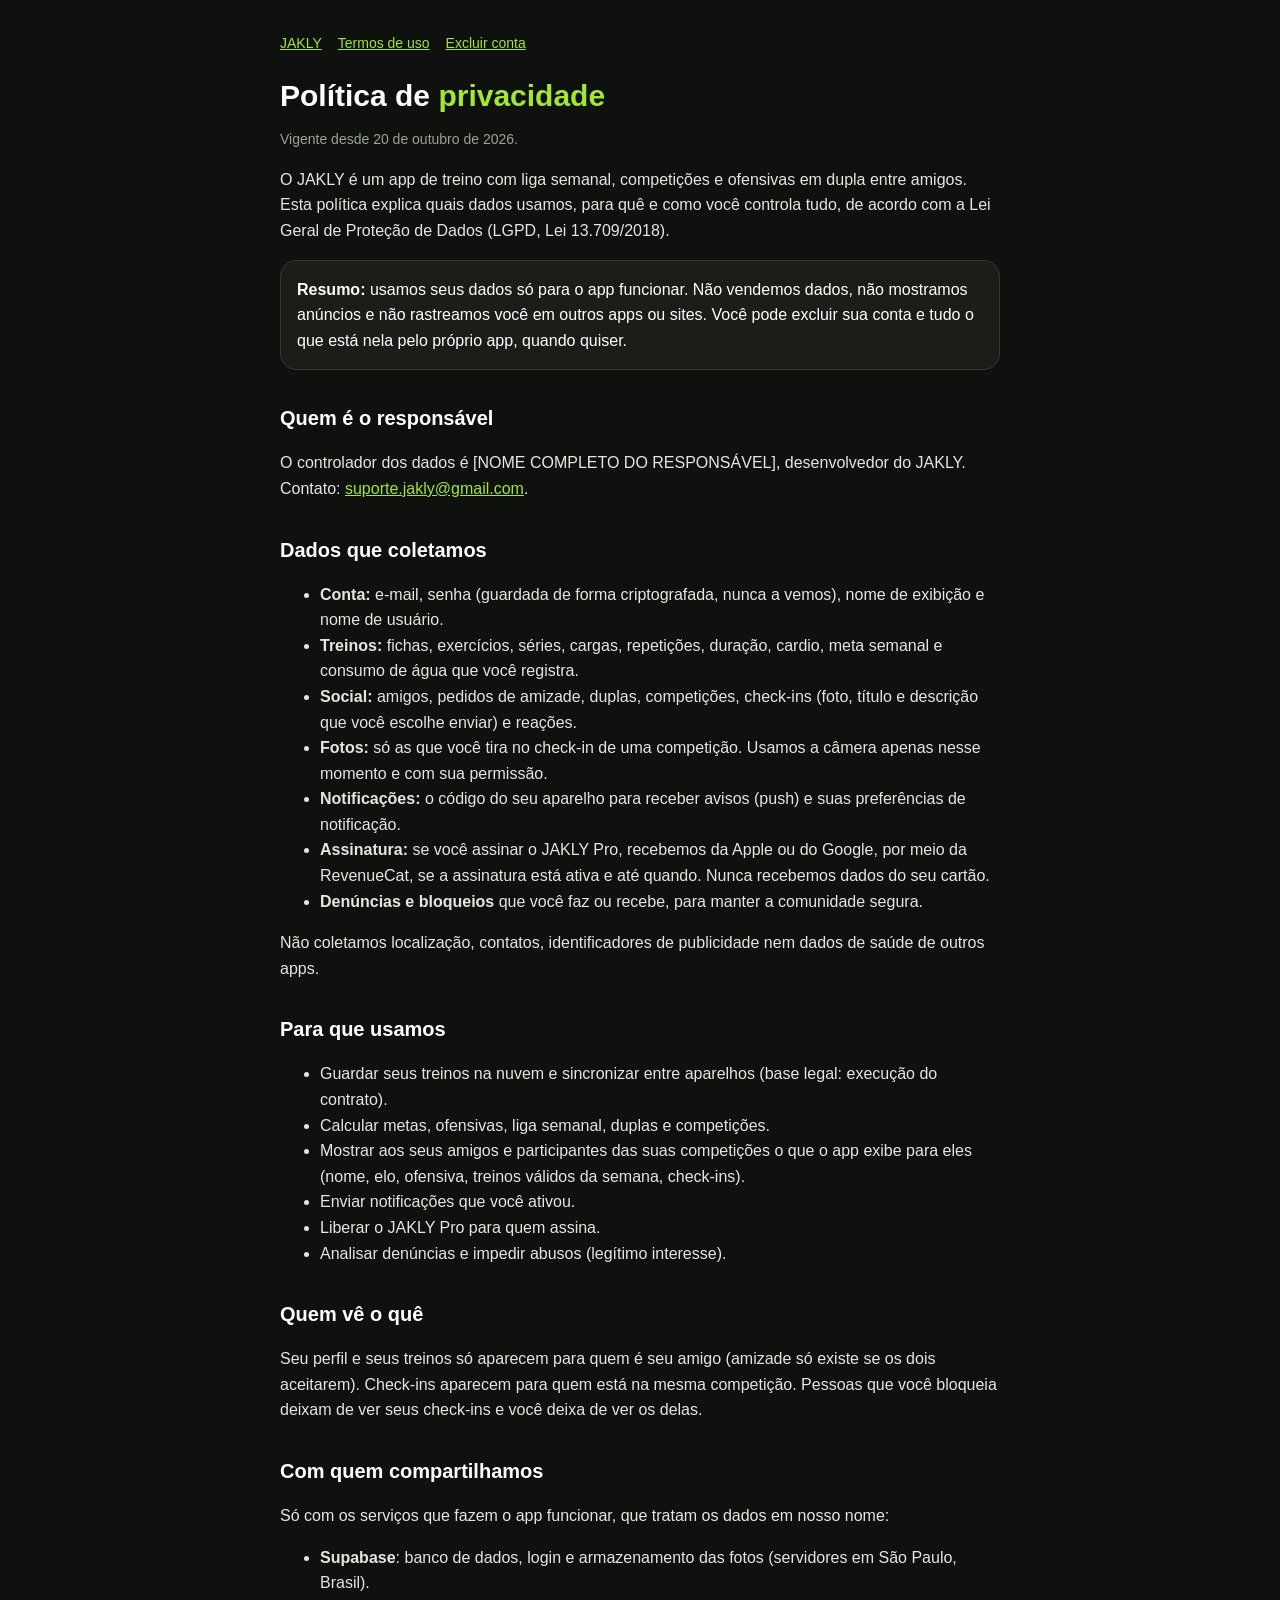
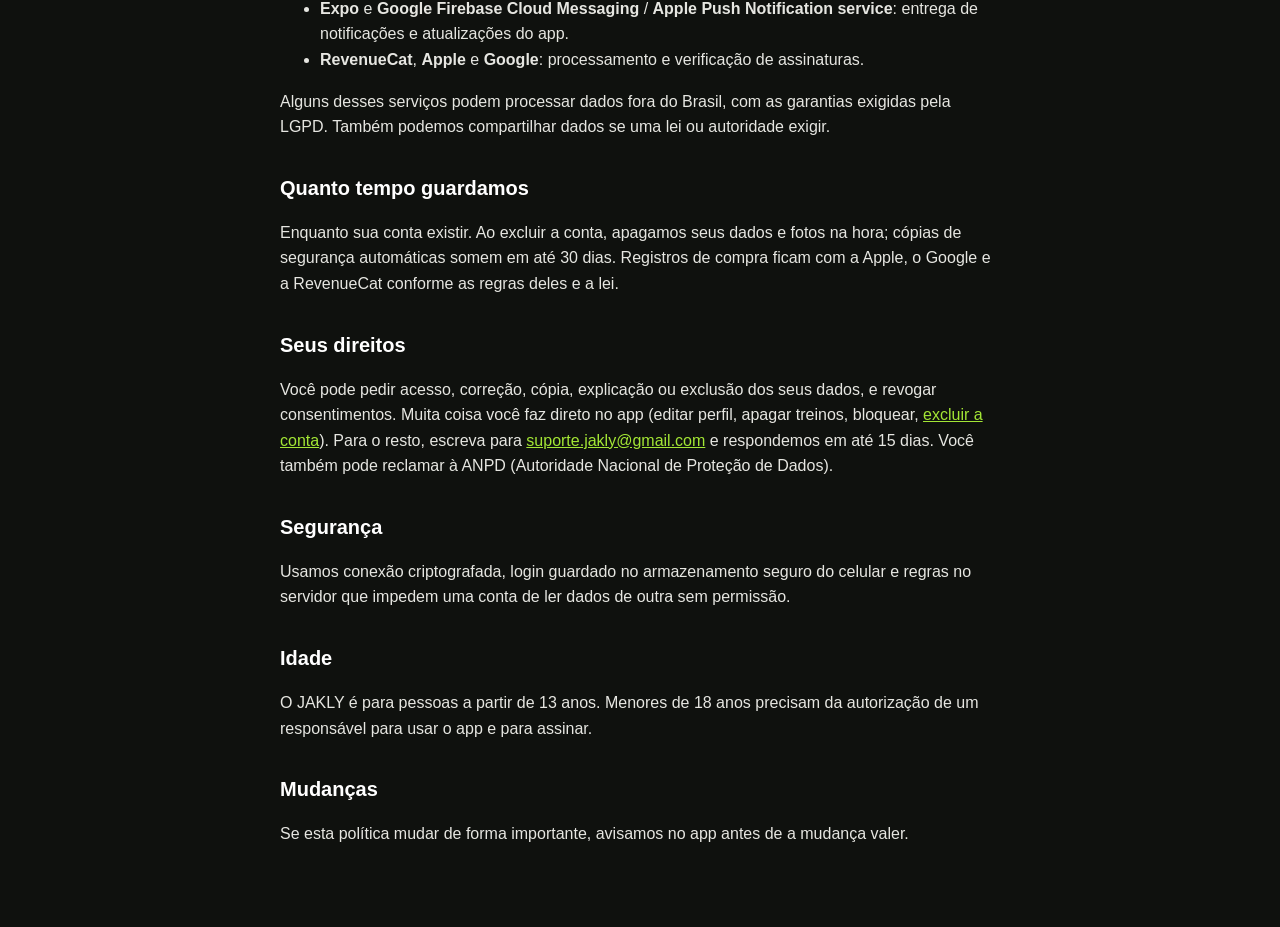
==== privacidade.html @ e30b8886 "Add files via upload" ====
<!doctype html>
<html lang="pt-BR">
<head>
<meta charset="utf-8">
<meta name="viewport" content="width=device-width, initial-scale=1">
<title>Política de privacidade · JAKLY</title>
<link rel="stylesheet" href="estilo.css">
</head>
<body>
<main>
<nav><a href="index.html">JAKLY</a><a href="termos.html">Termos de uso</a><a href="excluir-conta.html">Excluir conta</a></nav>
<h1>Política de <span>privacidade</span></h1>
<p class="muted">Vigente desde 20 de outubro de 2026.</p>

<p>O JAKLY é um app de treino com liga semanal, competições e ofensivas em dupla entre amigos. Esta política explica quais dados usamos, para quê e como você controla tudo, de acordo com a Lei Geral de Proteção de Dados (LGPD, Lei 13.709/2018).</p>

<div class="box">
<strong>Resumo:</strong> usamos seus dados só para o app funcionar. Não vendemos dados, não mostramos anúncios e não rastreamos você em outros apps ou sites. Você pode excluir sua conta e tudo o que está nela pelo próprio app, quando quiser.
</div>

<h2>Quem é o responsável</h2>
<p>O controlador dos dados é [NOME COMPLETO DO RESPONSÁVEL], desenvolvedor do JAKLY. Contato: <a href="mailto:suporte.jakly@gmail.com">suporte.jakly@gmail.com</a>.</p>

<h2>Dados que coletamos</h2>
<ul>
  <li><strong>Conta:</strong> e-mail, senha (guardada de forma criptografada, nunca a vemos), nome de exibição e nome de usuário.</li>
  <li><strong>Treinos:</strong> fichas, exercícios, séries, cargas, repetições, duração, cardio, meta semanal e consumo de água que você registra.</li>
  <li><strong>Social:</strong> amigos, pedidos de amizade, duplas, competições, check-ins (foto, título e descrição que você escolhe enviar) e reações.</li>
  <li><strong>Fotos:</strong> só as que você tira no check-in de uma competição. Usamos a câmera apenas nesse momento e com sua permissão.</li>
  <li><strong>Notificações:</strong> o código do seu aparelho para receber avisos (push) e suas preferências de notificação.</li>
  <li><strong>Assinatura:</strong> se você assinar o JAKLY Pro, recebemos da Apple ou do Google, por meio da RevenueCat, se a assinatura está ativa e até quando. Nunca recebemos dados do seu cartão.</li>
  <li><strong>Denúncias e bloqueios</strong> que você faz ou recebe, para manter a comunidade segura.</li>
</ul>
<p>Não coletamos localização, contatos, identificadores de publicidade nem dados de saúde de outros apps.</p>

<h2>Para que usamos</h2>
<ul>
  <li>Guardar seus treinos na nuvem e sincronizar entre aparelhos (base legal: execução do contrato).</li>
  <li>Calcular metas, ofensivas, liga semanal, duplas e competições.</li>
  <li>Mostrar aos seus amigos e participantes das suas competições o que o app exibe para eles (nome, elo, ofensiva, treinos válidos da semana, check-ins).</li>
  <li>Enviar notificações que você ativou.</li>
  <li>Liberar o JAKLY Pro para quem assina.</li>
  <li>Analisar denúncias e impedir abusos (legítimo interesse).</li>
</ul>

<h2>Quem vê o quê</h2>
<p>Seu perfil e seus treinos só aparecem para quem é seu amigo (amizade só existe se os dois aceitarem). Check-ins aparecem para quem está na mesma competição. Pessoas que você bloqueia deixam de ver seus check-ins e você deixa de ver os delas.</p>

<h2>Com quem compartilhamos</h2>
<p>Só com os serviços que fazem o app funcionar, que tratam os dados em nosso nome:</p>
<ul>
  <li><strong>Supabase</strong>: banco de dados, login e armazenamento das fotos (servidores em São Paulo, Brasil).</li>
  <li><strong>Expo</strong> e <strong>Google Firebase Cloud Messaging</strong> / <strong>Apple Push Notification service</strong>: entrega de notificações e atualizações do app.</li>
  <li><strong>RevenueCat</strong>, <strong>Apple</strong> e <strong>Google</strong>: processamento e verificação de assinaturas.</li>
</ul>
<p>Alguns desses serviços podem processar dados fora do Brasil, com as garantias exigidas pela LGPD. Também podemos compartilhar dados se uma lei ou autoridade exigir.</p>

<h2>Quanto tempo guardamos</h2>
<p>Enquanto sua conta existir. Ao excluir a conta, apagamos seus dados e fotos na hora; cópias de segurança automáticas somem em até 30 dias. Registros de compra ficam com a Apple, o Google e a RevenueCat conforme as regras deles e a lei.</p>

<h2>Seus direitos</h2>
<p>Você pode pedir acesso, correção, cópia, explicação ou exclusão dos seus dados, e revogar consentimentos. Muita coisa você faz direto no app (editar perfil, apagar treinos, bloquear, <a href="excluir-conta.html">excluir a conta</a>). Para o resto, escreva para <a href="mailto:suporte.jakly@gmail.com">suporte.jakly@gmail.com</a> e respondemos em até 15 dias. Você também pode reclamar à ANPD (Autoridade Nacional de Proteção de Dados).</p>

<h2>Segurança</h2>
<p>Usamos conexão criptografada, login guardado no armazenamento seguro do celular e regras no servidor que impedem uma conta de ler dados de outra sem permissão.</p>

<h2>Idade</h2>
<p>O JAKLY é para pessoas a partir de 13 anos. Menores de 18 anos precisam da autorização de um responsável para usar o app e para assinar.</p>

<h2>Mudanças</h2>
<p>Se esta política mudar de forma importante, avisamos no app antes de a mudança valer.</p>
</main>
</body>
</html>
---- estilo.css ----
:root { color-scheme: dark; }
body { margin: 0; background: #0F110E; color: #fff; font: 16px/1.6 -apple-system, "Segoe UI", Roboto, Inter, sans-serif; }
main { max-width: 720px; margin: 0 auto; padding: 32px 16px 64px; }
h1 { font-size: 30px; line-height: 1.2; margin: 0 0 4px; }
h1 span { color: #A3E635; }
h2 { font-size: 20px; margin: 32px 0 8px; }
p, li { color: #E6E6E1; }
.muted { color: #9BA394; font-size: 14px; }
a { color: #A3E635; }
.box { background: #1A1D18; border: 1px solid #343A30; border-radius: 16px; padding: 16px; margin: 16px 0; }
nav { display: flex; gap: 16px; flex-wrap: wrap; margin-bottom: 24px; font-size: 14px; }
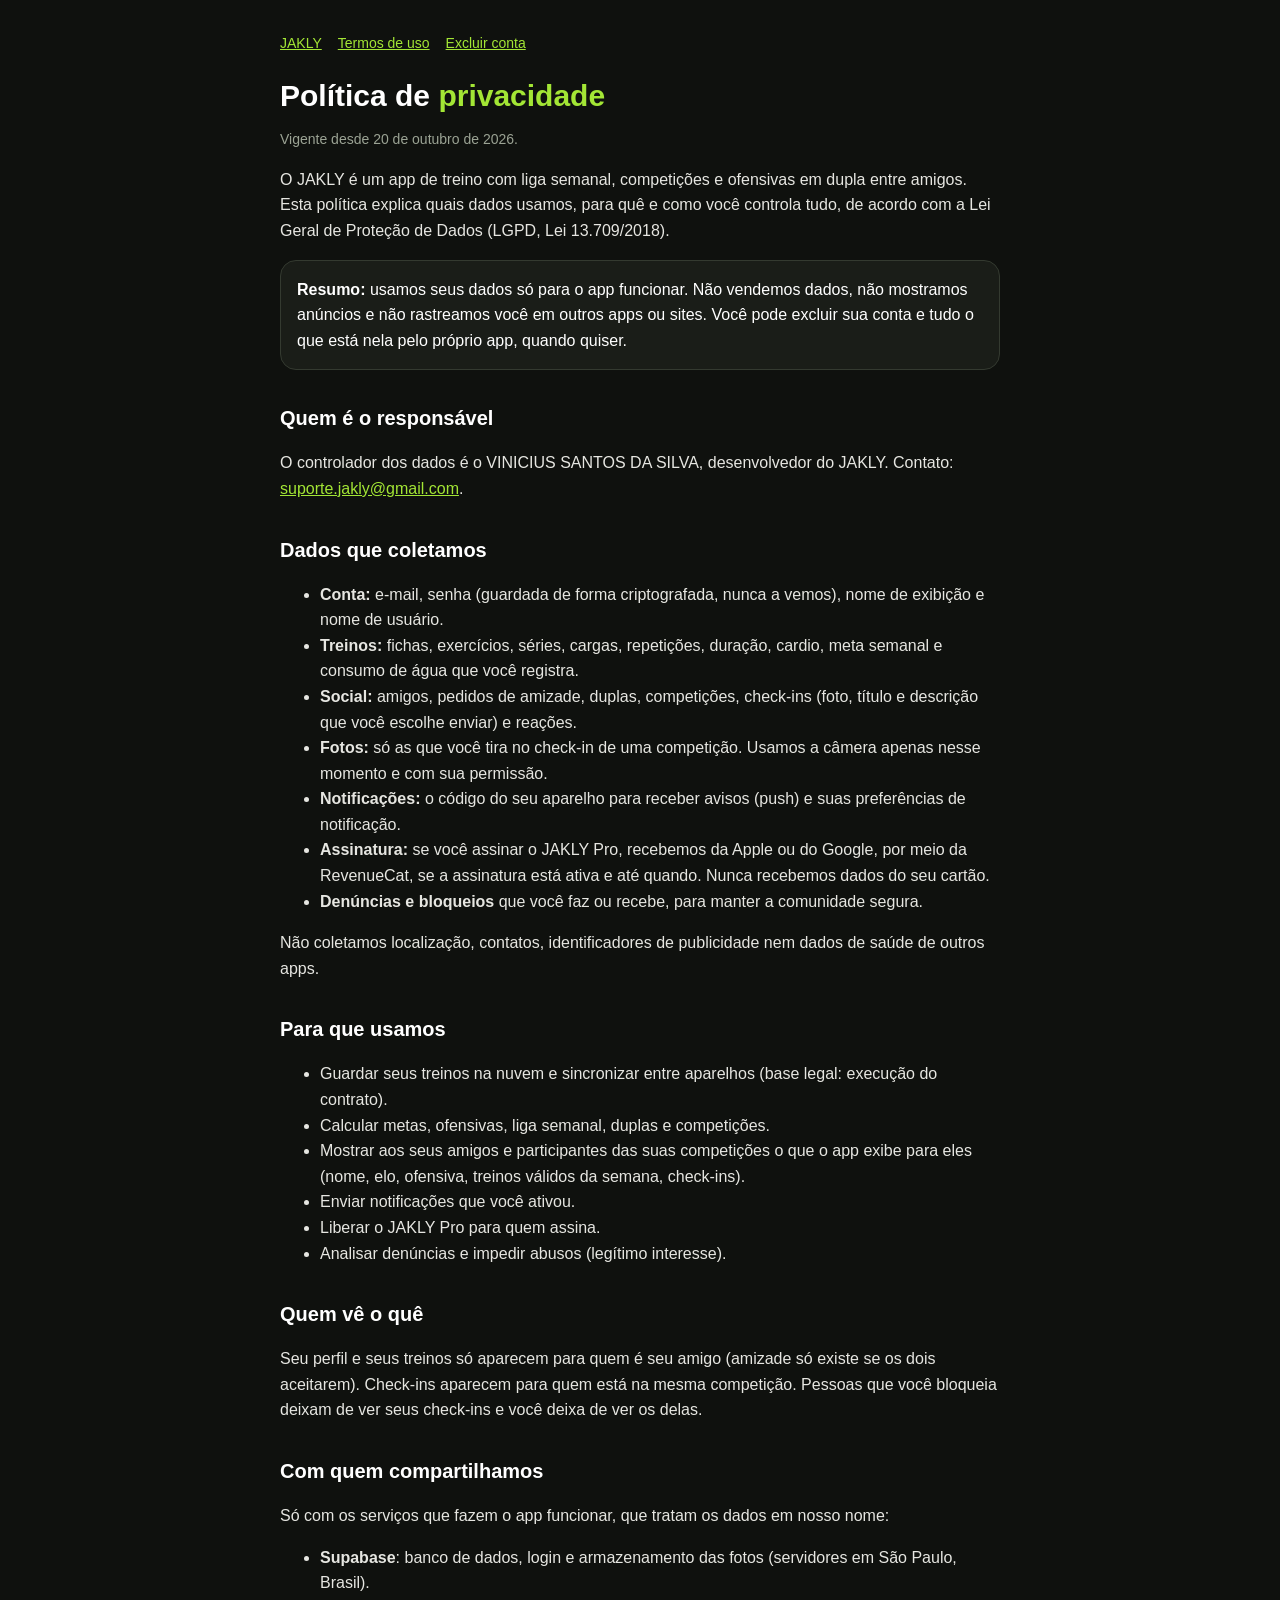
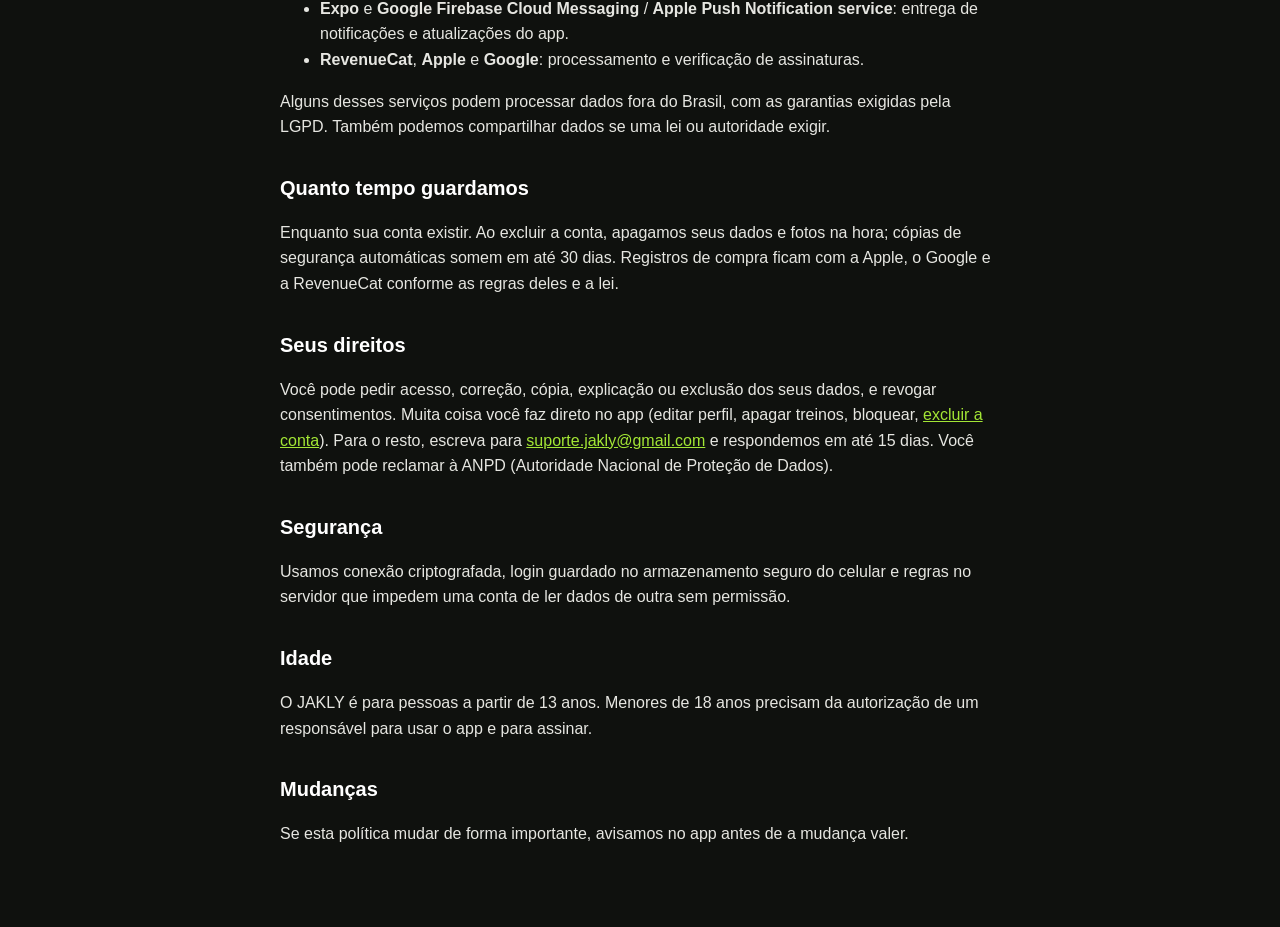
==== commit e268b8ef: "Update privacidade.html" ====
--- a/privacidade.html
+++ b/privacidade.html
@@ -19,7 +19,7 @@
 </div>
 
 <h2>Quem é o responsável</h2>
-<p>O controlador dos dados é [NOME COMPLETO DO RESPONSÁVEL], desenvolvedor do JAKLY. Contato: <a href="mailto:suporte.jakly@gmail.com">suporte.jakly@gmail.com</a>.</p>
+<p>O controlador dos dados é o VINICIUS SANTOS DA SILVA, desenvolvedor do JAKLY. Contato: <a href="mailto:suporte.jakly@gmail.com">suporte.jakly@gmail.com</a>.</p>
 
 <h2>Dados que coletamos</h2>
 <ul>
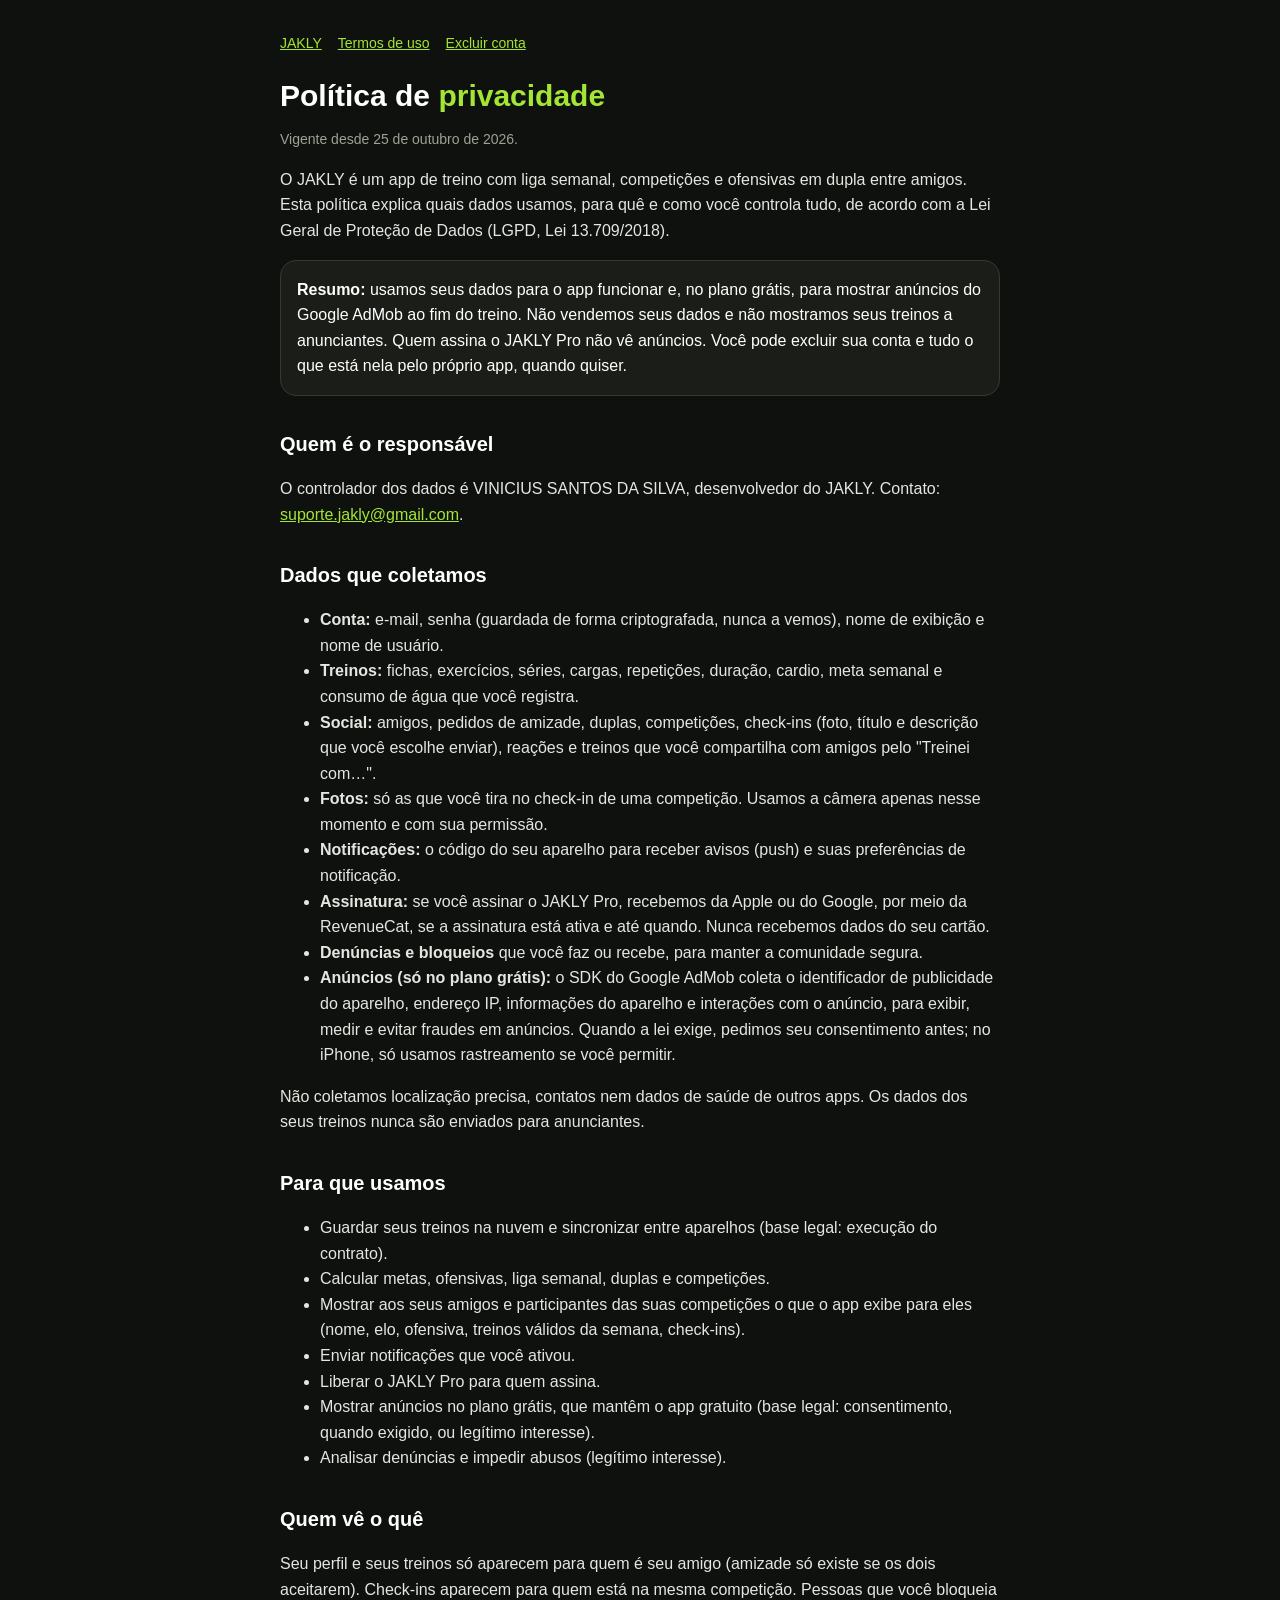
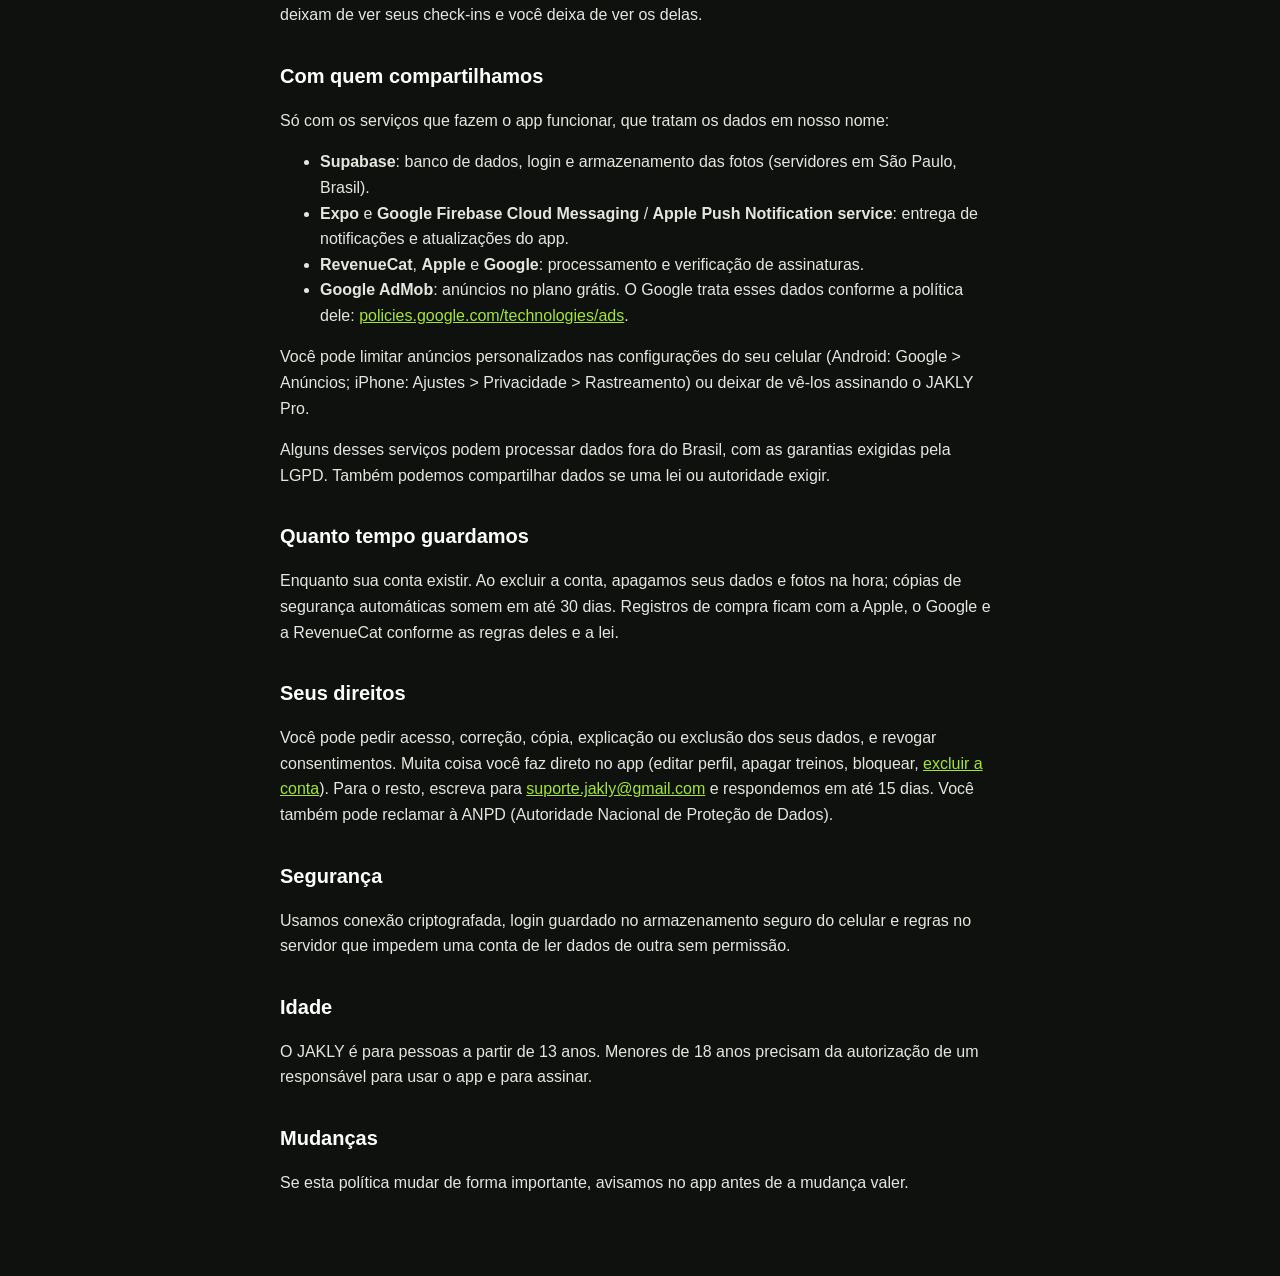
==== commit 2b1514cb: "Add files via upload" ====
--- a/privacidade.html
+++ b/privacidade.html
@@ -10,28 +10,29 @@
 <main>
 <nav><a href="index.html">JAKLY</a><a href="termos.html">Termos de uso</a><a href="excluir-conta.html">Excluir conta</a></nav>
 <h1>Política de <span>privacidade</span></h1>
-<p class="muted">Vigente desde 20 de outubro de 2026.</p>
+<p class="muted">Vigente desde 25 de outubro de 2026.</p>
 
 <p>O JAKLY é um app de treino com liga semanal, competições e ofensivas em dupla entre amigos. Esta política explica quais dados usamos, para quê e como você controla tudo, de acordo com a Lei Geral de Proteção de Dados (LGPD, Lei 13.709/2018).</p>
 
 <div class="box">
-<strong>Resumo:</strong> usamos seus dados só para o app funcionar. Não vendemos dados, não mostramos anúncios e não rastreamos você em outros apps ou sites. Você pode excluir sua conta e tudo o que está nela pelo próprio app, quando quiser.
+<strong>Resumo:</strong> usamos seus dados para o app funcionar e, no plano grátis, para mostrar anúncios do Google AdMob ao fim do treino. Não vendemos seus dados e não mostramos seus treinos a anunciantes. Quem assina o JAKLY Pro não vê anúncios. Você pode excluir sua conta e tudo o que está nela pelo próprio app, quando quiser.
 </div>
 
 <h2>Quem é o responsável</h2>
-<p>O controlador dos dados é o VINICIUS SANTOS DA SILVA, desenvolvedor do JAKLY. Contato: <a href="mailto:suporte.jakly@gmail.com">suporte.jakly@gmail.com</a>.</p>
+<p>O controlador dos dados é VINICIUS SANTOS DA SILVA, desenvolvedor do JAKLY. Contato: <a href="mailto:suporte.jakly@gmail.com">suporte.jakly@gmail.com</a>.</p>
 
 <h2>Dados que coletamos</h2>
 <ul>
   <li><strong>Conta:</strong> e-mail, senha (guardada de forma criptografada, nunca a vemos), nome de exibição e nome de usuário.</li>
   <li><strong>Treinos:</strong> fichas, exercícios, séries, cargas, repetições, duração, cardio, meta semanal e consumo de água que você registra.</li>
-  <li><strong>Social:</strong> amigos, pedidos de amizade, duplas, competições, check-ins (foto, título e descrição que você escolhe enviar) e reações.</li>
+  <li><strong>Social:</strong> amigos, pedidos de amizade, duplas, competições, check-ins (foto, título e descrição que você escolhe enviar), reações e treinos que você compartilha com amigos pelo "Treinei com…".</li>
   <li><strong>Fotos:</strong> só as que você tira no check-in de uma competição. Usamos a câmera apenas nesse momento e com sua permissão.</li>
   <li><strong>Notificações:</strong> o código do seu aparelho para receber avisos (push) e suas preferências de notificação.</li>
   <li><strong>Assinatura:</strong> se você assinar o JAKLY Pro, recebemos da Apple ou do Google, por meio da RevenueCat, se a assinatura está ativa e até quando. Nunca recebemos dados do seu cartão.</li>
   <li><strong>Denúncias e bloqueios</strong> que você faz ou recebe, para manter a comunidade segura.</li>
+  <li><strong>Anúncios (só no plano grátis):</strong> o SDK do Google AdMob coleta o identificador de publicidade do aparelho, endereço IP, informações do aparelho e interações com o anúncio, para exibir, medir e evitar fraudes em anúncios. Quando a lei exige, pedimos seu consentimento antes; no iPhone, só usamos rastreamento se você permitir.</li>
 </ul>
-<p>Não coletamos localização, contatos, identificadores de publicidade nem dados de saúde de outros apps.</p>
+<p>Não coletamos localização precisa, contatos nem dados de saúde de outros apps. Os dados dos seus treinos nunca são enviados para anunciantes.</p>
 
 <h2>Para que usamos</h2>
 <ul>
@@ -40,6 +41,7 @@
   <li>Mostrar aos seus amigos e participantes das suas competições o que o app exibe para eles (nome, elo, ofensiva, treinos válidos da semana, check-ins).</li>
   <li>Enviar notificações que você ativou.</li>
   <li>Liberar o JAKLY Pro para quem assina.</li>
+  <li>Mostrar anúncios no plano grátis, que mantêm o app gratuito (base legal: consentimento, quando exigido, ou legítimo interesse).</li>
   <li>Analisar denúncias e impedir abusos (legítimo interesse).</li>
 </ul>
 
@@ -52,7 +54,9 @@
   <li><strong>Supabase</strong>: banco de dados, login e armazenamento das fotos (servidores em São Paulo, Brasil).</li>
   <li><strong>Expo</strong> e <strong>Google Firebase Cloud Messaging</strong> / <strong>Apple Push Notification service</strong>: entrega de notificações e atualizações do app.</li>
   <li><strong>RevenueCat</strong>, <strong>Apple</strong> e <strong>Google</strong>: processamento e verificação de assinaturas.</li>
+  <li><strong>Google AdMob</strong>: anúncios no plano grátis. O Google trata esses dados conforme a política dele: <a href="https://policies.google.com/technologies/ads">policies.google.com/technologies/ads</a>.</li>
 </ul>
+<p>Você pode limitar anúncios personalizados nas configurações do seu celular (Android: Google &gt; Anúncios; iPhone: Ajustes &gt; Privacidade &gt; Rastreamento) ou deixar de vê-los assinando o JAKLY Pro.</p>
 <p>Alguns desses serviços podem processar dados fora do Brasil, com as garantias exigidas pela LGPD. Também podemos compartilhar dados se uma lei ou autoridade exigir.</p>
 
 <h2>Quanto tempo guardamos</h2>
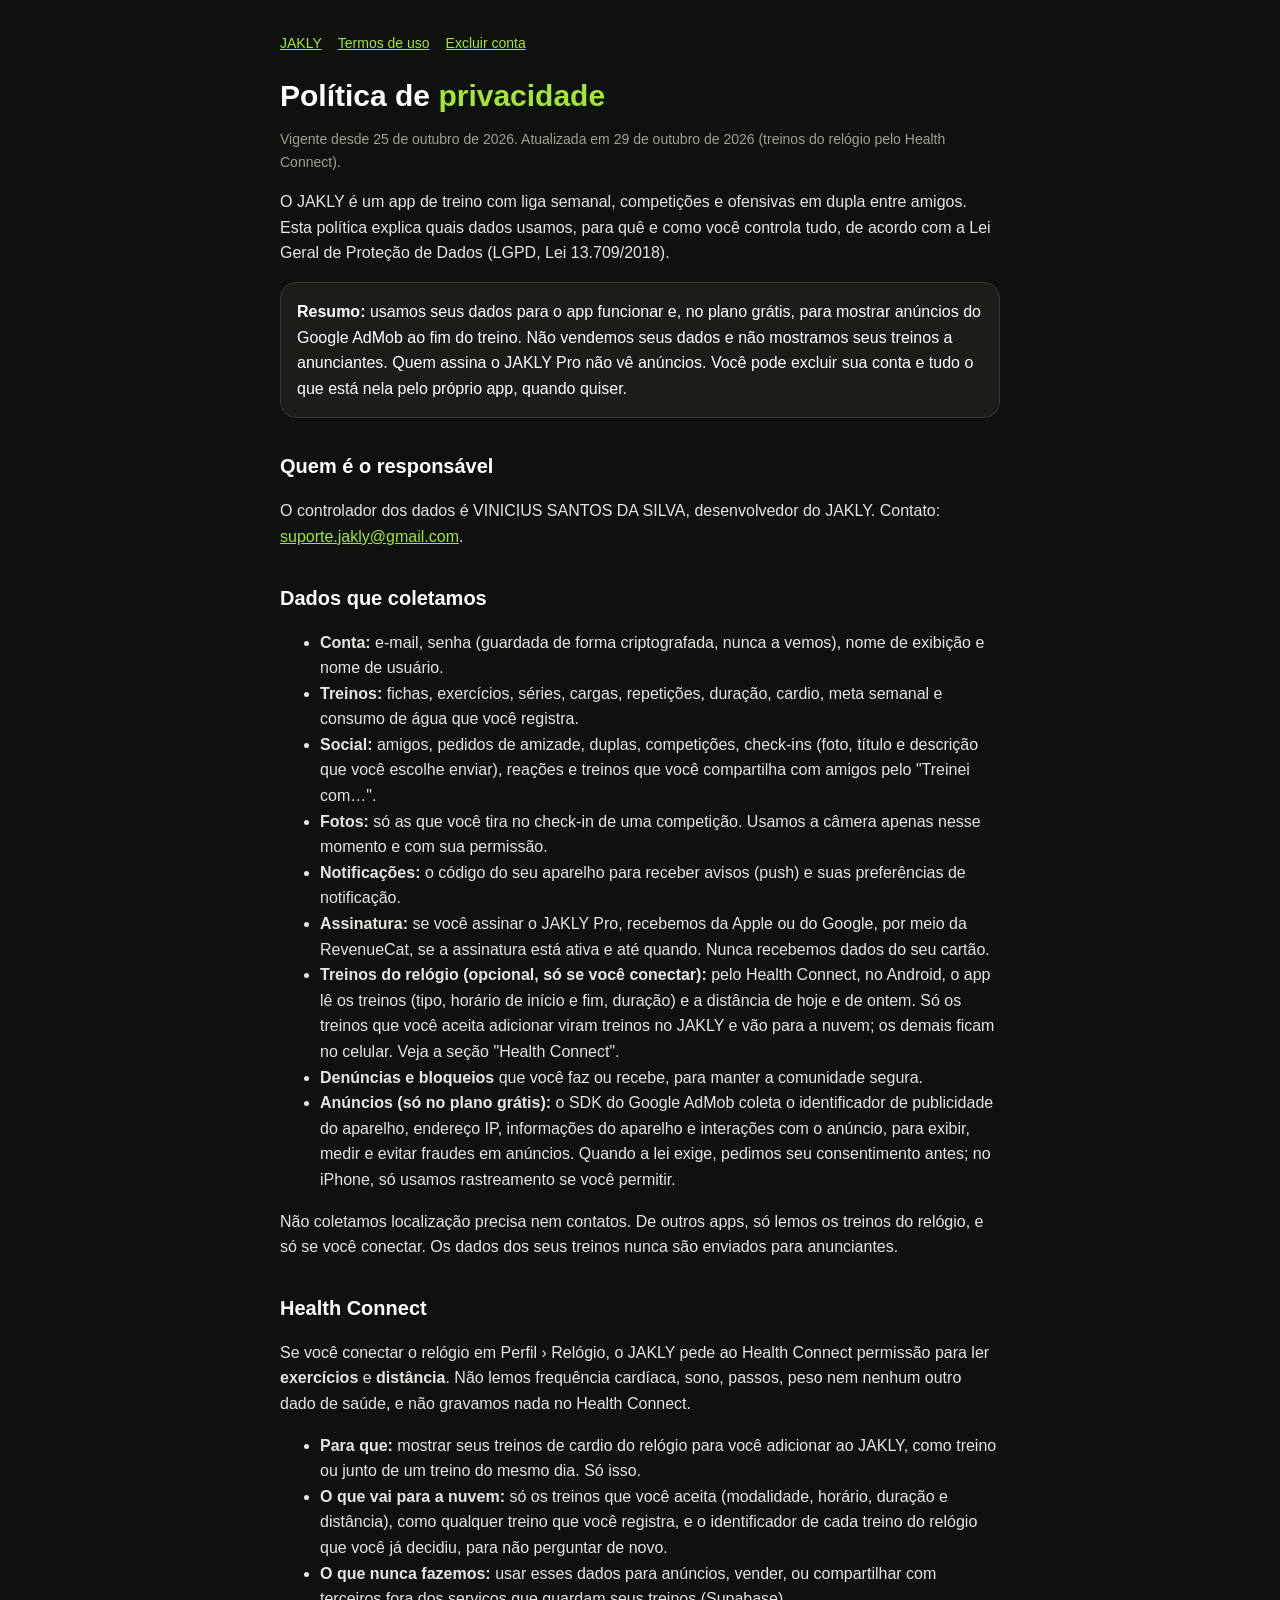
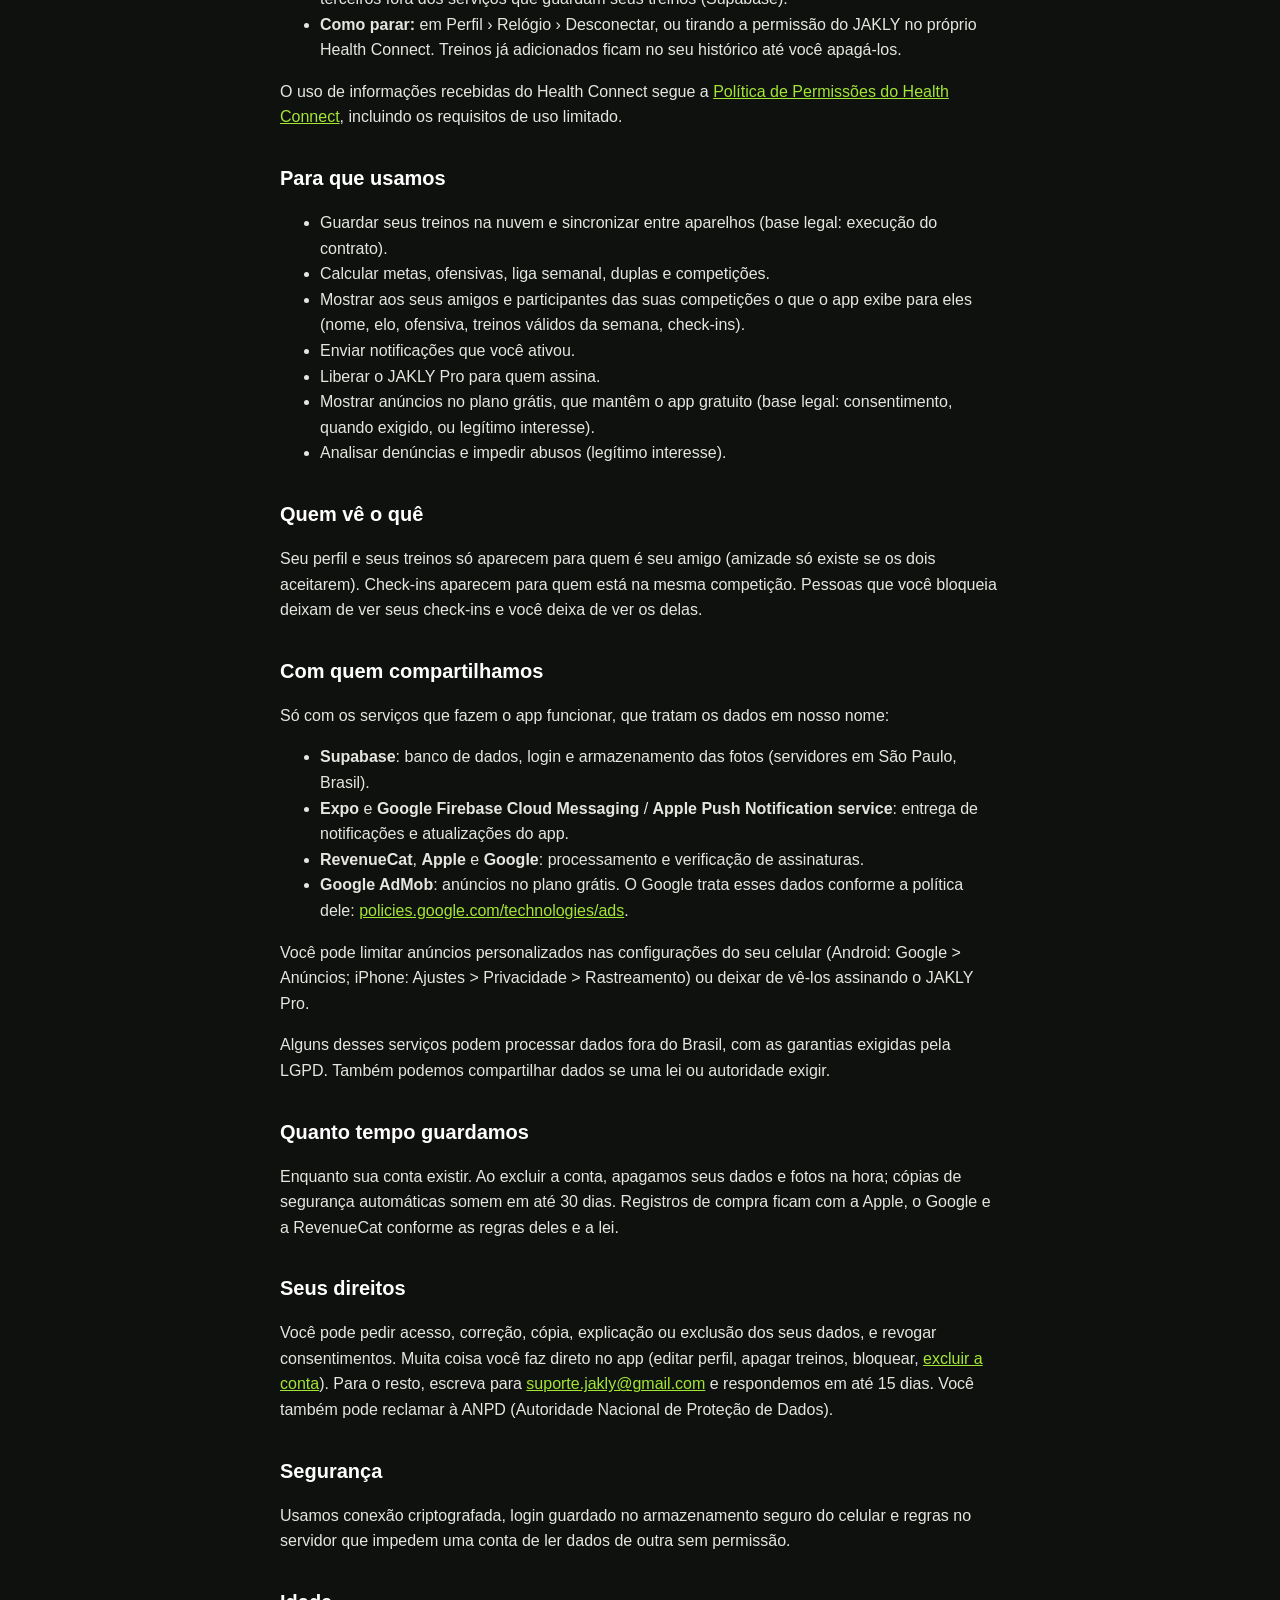
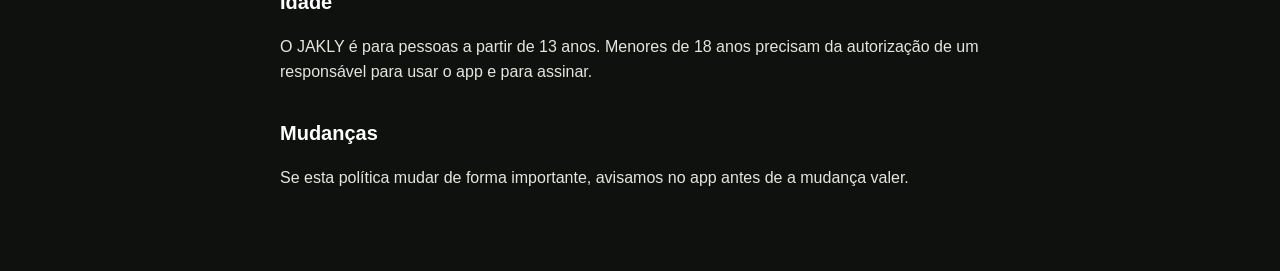
==== commit 6b945851: "Política de privacidade: treinos do relógio pelo Health Connect" ====
--- a/privacidade.html
+++ b/privacidade.html
@@ -10,7 +10,7 @@
 <main>
 <nav><a href="index.html">JAKLY</a><a href="termos.html">Termos de uso</a><a href="excluir-conta.html">Excluir conta</a></nav>
 <h1>Política de <span>privacidade</span></h1>
-<p class="muted">Vigente desde 25 de outubro de 2026.</p>
+<p class="muted">Vigente desde 25 de outubro de 2026. Atualizada em 29 de outubro de 2026 (treinos do relógio pelo Health Connect).</p>
 
 <p>O JAKLY é um app de treino com liga semanal, competições e ofensivas em dupla entre amigos. Esta política explica quais dados usamos, para quê e como você controla tudo, de acordo com a Lei Geral de Proteção de Dados (LGPD, Lei 13.709/2018).</p>
 
@@ -29,10 +29,21 @@
   <li><strong>Fotos:</strong> só as que você tira no check-in de uma competição. Usamos a câmera apenas nesse momento e com sua permissão.</li>
   <li><strong>Notificações:</strong> o código do seu aparelho para receber avisos (push) e suas preferências de notificação.</li>
   <li><strong>Assinatura:</strong> se você assinar o JAKLY Pro, recebemos da Apple ou do Google, por meio da RevenueCat, se a assinatura está ativa e até quando. Nunca recebemos dados do seu cartão.</li>
+  <li><strong>Treinos do relógio (opcional, só se você conectar):</strong> pelo Health Connect, no Android, o app lê os treinos (tipo, horário de início e fim, duração) e a distância de hoje e de ontem. Só os treinos que você aceita adicionar viram treinos no JAKLY e vão para a nuvem; os demais ficam no celular. Veja a seção "Health Connect".</li>
   <li><strong>Denúncias e bloqueios</strong> que você faz ou recebe, para manter a comunidade segura.</li>
   <li><strong>Anúncios (só no plano grátis):</strong> o SDK do Google AdMob coleta o identificador de publicidade do aparelho, endereço IP, informações do aparelho e interações com o anúncio, para exibir, medir e evitar fraudes em anúncios. Quando a lei exige, pedimos seu consentimento antes; no iPhone, só usamos rastreamento se você permitir.</li>
 </ul>
-<p>Não coletamos localização precisa, contatos nem dados de saúde de outros apps. Os dados dos seus treinos nunca são enviados para anunciantes.</p>
+<p>Não coletamos localização precisa nem contatos. De outros apps, só lemos os treinos do relógio, e só se você conectar. Os dados dos seus treinos nunca são enviados para anunciantes.</p>
+
+<h2>Health Connect</h2>
+<p>Se você conectar o relógio em Perfil › Relógio, o JAKLY pede ao Health Connect permissão para ler <strong>exercícios</strong> e <strong>distância</strong>. Não lemos frequência cardíaca, sono, passos, peso nem nenhum outro dado de saúde, e não gravamos nada no Health Connect.</p>
+<ul>
+  <li><strong>Para que:</strong> mostrar seus treinos de cardio do relógio para você adicionar ao JAKLY, como treino ou junto de um treino do mesmo dia. Só isso.</li>
+  <li><strong>O que vai para a nuvem:</strong> só os treinos que você aceita (modalidade, horário, duração e distância), como qualquer treino que você registra, e o identificador de cada treino do relógio que você já decidiu, para não perguntar de novo.</li>
+  <li><strong>O que nunca fazemos:</strong> usar esses dados para anúncios, vender, ou compartilhar com terceiros fora dos serviços que guardam seus treinos (Supabase).</li>
+  <li><strong>Como parar:</strong> em Perfil › Relógio › Desconectar, ou tirando a permissão do JAKLY no próprio Health Connect. Treinos já adicionados ficam no seu histórico até você apagá-los.</li>
+</ul>
+<p>O uso de informações recebidas do Health Connect segue a <a href="https://support.google.com/googleplay/android-developer/answer/12991134">Política de Permissões do Health Connect</a>, incluindo os requisitos de uso limitado.</p>
 
 <h2>Para que usamos</h2>
 <ul>
